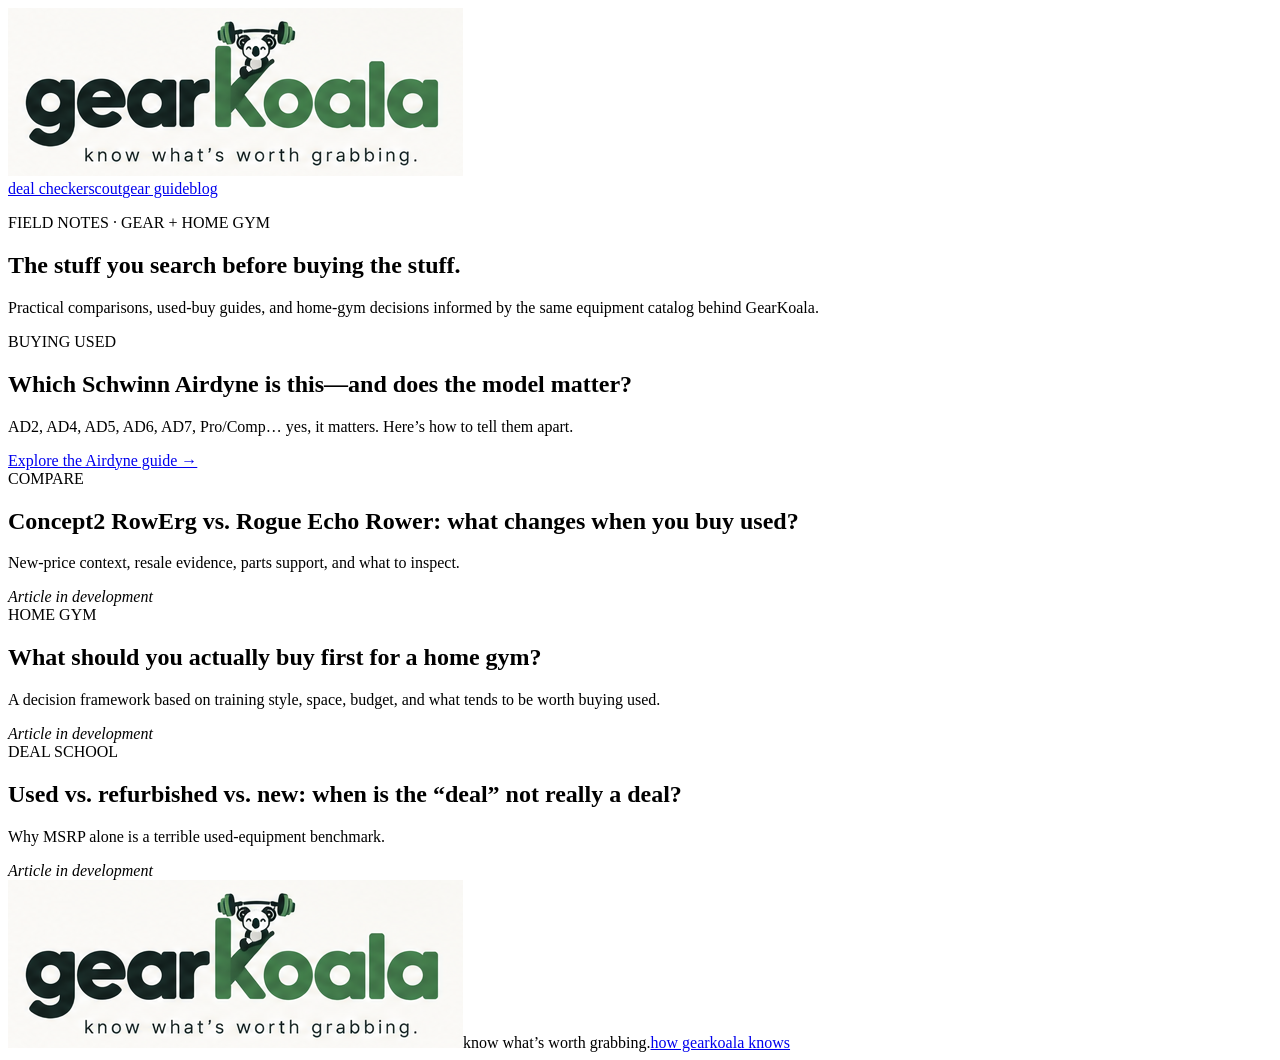
==== blog.html @ 9e778098 "Recovered GearKoala V31 baseline" ====
<!doctype html><html><head><meta charset="utf-8"><meta name="viewport" content="width=device-width,initial-scale=1"><link rel="icon" href="approved-favicon.png"><link rel="stylesheet" href="styles.css"><title>Field Notes — GearKoala</title></head><body><header><a class="brand" href="index.html"><img src="approved-logo.png" alt="gearkoala"></a><nav><a href="checker.html">deal checker</a><a href="scout.html">scout</a><a href="gear.html">gear guide</a><a href="blog.html">blog</a></nav></header><main class="page">
<section class="pagehero"><p class="eyebrow">FIELD NOTES · GEAR + HOME GYM</p><h1>The stuff you search before buying the stuff.</h1><p>Practical comparisons, used-buy guides, and home-gym decisions informed by the same equipment catalog behind GearKoala.</p></section>
<section class="bloggrid">
<article><span>BUYING USED</span><h2>Which Schwinn Airdyne is this—and does the model matter?</h2><p>AD2, AD4, AD5, AD6, AD7, Pro/Comp… yes, it matters. Here’s how to tell them apart.</p><a href="gear.html">Explore the Airdyne guide →</a></article>
<article><span>COMPARE</span><h2>Concept2 RowErg vs. Rogue Echo Rower: what changes when you buy used?</h2><p>New-price context, resale evidence, parts support, and what to inspect.</p><i>Article in development</i></article>
<article><span>HOME GYM</span><h2>What should you actually buy first for a home gym?</h2><p>A decision framework based on training style, space, budget, and what tends to be worth buying used.</p><i>Article in development</i></article>
<article><span>DEAL SCHOOL</span><h2>Used vs. refurbished vs. new: when is the “deal” not really a deal?</h2><p>Why MSRP alone is a terrible used-equipment benchmark.</p><i>Article in development</i></article>
</section></main><footer><img src="approved-logo.png" alt="gearkoala"><span>know what’s worth grabbing.</span><a class="footer-data-link" href="data.html">how gearkoala knows</a></footer></body></html>
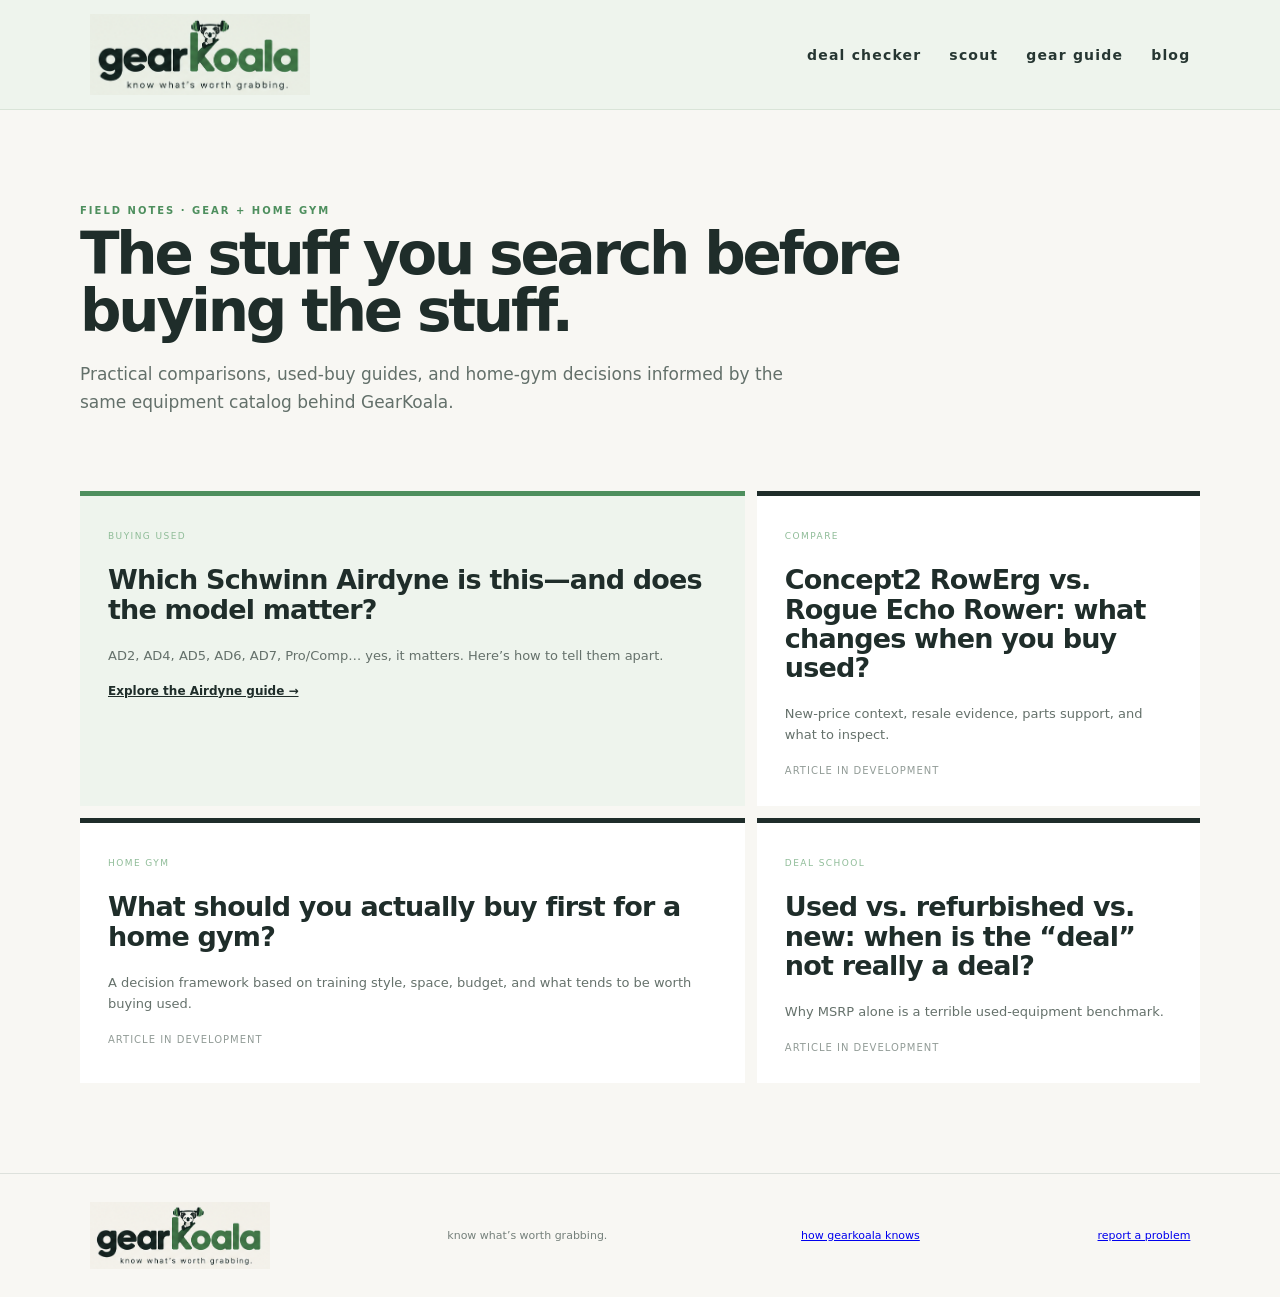
==== commit 394f9784: "Require reliable evidence before Deal Checker verdicts" ====
--- a/blog.html
+++ b/blog.html
@@ -1,8 +1,8 @@
-<!doctype html><html><head><meta charset="utf-8"><meta name="viewport" content="width=device-width,initial-scale=1"><link rel="icon" href="approved-favicon.png"><link rel="stylesheet" href="styles.css"><title>Field Notes — GearKoala</title></head><body><header><a class="brand" href="index.html"><img src="approved-logo.png" alt="gearkoala"></a><nav><a href="checker.html">deal checker</a><a href="scout.html">scout</a><a href="gear.html">gear guide</a><a href="blog.html">blog</a></nav></header><main class="page">
+<!doctype html><html lang="en"><head><meta charset="utf-8"><meta name="viewport" content="width=device-width,initial-scale=1"><link rel="icon" href="approved-favicon.png"><link rel="stylesheet" href="styles.css"><title>Field Notes — GearKoala</title><meta name="description" content="GearKoala field notes and upcoming used-equipment guides."><link rel="canonical" href="https://gearkoala.com/blog.html"><meta property="og:title" content="Field Notes — GearKoala"><meta property="og:description" content="GearKoala field notes and upcoming used-equipment guides."><meta property="og:url" content="https://gearkoala.com/blog.html"><meta property="og:type" content="website"><meta property="og:image" content="https://gearkoala.com/approved-logo.png"><meta name="twitter:card" content="summary"></head><body><header><a class="brand" href="index.html"><img src="approved-logo.png" alt="gearkoala"></a><nav><a href="checker.html">deal checker</a><a href="scout.html">scout</a><a href="gear.html">gear guide</a><a href="blog.html">blog</a></nav></header><main class="page">
 <section class="pagehero"><p class="eyebrow">FIELD NOTES · GEAR + HOME GYM</p><h1>The stuff you search before buying the stuff.</h1><p>Practical comparisons, used-buy guides, and home-gym decisions informed by the same equipment catalog behind GearKoala.</p></section>
 <section class="bloggrid">
 <article><span>BUYING USED</span><h2>Which Schwinn Airdyne is this—and does the model matter?</h2><p>AD2, AD4, AD5, AD6, AD7, Pro/Comp… yes, it matters. Here’s how to tell them apart.</p><a href="gear.html">Explore the Airdyne guide →</a></article>
 <article><span>COMPARE</span><h2>Concept2 RowErg vs. Rogue Echo Rower: what changes when you buy used?</h2><p>New-price context, resale evidence, parts support, and what to inspect.</p><i>Article in development</i></article>
 <article><span>HOME GYM</span><h2>What should you actually buy first for a home gym?</h2><p>A decision framework based on training style, space, budget, and what tends to be worth buying used.</p><i>Article in development</i></article>
 <article><span>DEAL SCHOOL</span><h2>Used vs. refurbished vs. new: when is the “deal” not really a deal?</h2><p>Why MSRP alone is a terrible used-equipment benchmark.</p><i>Article in development</i></article>
-</section></main><footer><img src="approved-logo.png" alt="gearkoala"><span>know what’s worth grabbing.</span><a class="footer-data-link" href="data.html">how gearkoala knows</a></footer></body></html>+</section></main><footer><img src="approved-logo.png" alt="gearkoala"><span>know what’s worth grabbing.</span><a class="footer-data-link" href="data.html">how gearkoala knows</a><a href="https://github.com/sbrox/GEAR-KOALA/issues/new" target="_blank" rel="noopener noreferrer">report a problem</a></footer></body></html>
--- a/styles.css
+++ b/styles.css
@@ -0,0 +1,255 @@
+*{box-sizing:border-box}html{scroll-behavior:smooth}body{margin:0;background:#F8F7F3;color:#1F2D2A;font-family:Inter,ui-sans-serif,system-ui,-apple-system,BlinkMacSystemFont,"Segoe UI",sans-serif}header{height:82px;display:flex;align-items:center;justify-content:space-between;padding:0 7%;border-bottom:1px solid #dde1dc;background:rgba(248,247,243,.94);position:sticky;top:0;z-index:5}.brand img{width:190px;display:block}nav{display:flex;align-items:center;gap:24px;font-size:13px}nav a{color:#1F2D2A;text-decoration:none}#status{font-size:10px;letter-spacing:.08em;padding:7px 10px;background:#edf0eb;border-radius:99px}.live{color:#28583a!important;background:#dceadf!important}.bad{color:#85501f!important;background:#f4e5d0!important}main{max-width:1180px;margin:auto;padding:0 30px}.hero{min-height:650px;display:grid;grid-template-columns:1.3fr .7fr;align-items:center;gap:70px}.eyebrow{font-size:10px;letter-spacing:.2em;font-weight:800;color:#4E8F5E}.hero h1{font-size:72px;line-height:.95;letter-spacing:-.055em;margin:15px 0 25px}.hero h1 em{font-family:Georgia,serif;font-weight:400}.lede{max-width:650px;font-size:18px;line-height:1.65;color:#5b6762}.cta,#go{display:inline-block;background:#1F2D2A;color:white;text-decoration:none;border:0;border-radius:999px;padding:15px 22px;font-weight:750;font-size:14px;cursor:pointer}.mascot{min-height:380px;border-radius:34px;background:radial-gradient(circle at 35% 25%,#B7D1BC,#4E8F5E);display:flex;align-items:flex-end;justify-content:center;padding:35px;box-shadow:inset 0 0 0 1px rgba(31,45,42,.08)}.score{width:230px;background:#F8F7F3;border-radius:22px;padding:25px;text-align:center;box-shadow:0 18px 45px #1f2d2a33}.score span{font-size:9px;letter-spacing:.18em}.score strong{font-size:72px;display:block;line-height:1;margin:8px}.score b{color:#4E8F5E}.checker{background:white;border:1px solid #e0e3de;border-radius:28px;padding:38px;margin:0 0 70px;box-shadow:0 12px 40px #1f2d2a0b}.sectionhead{display:flex;justify-content:space-between;gap:20px;align-items:start}.sectionhead h2,.scout h2{font-size:34px;margin:8px 0 25px}.beta{font-size:9px;letter-spacing:.13em;padding:8px 11px;background:#edf4ee;color:#3d714b;border-radius:99px}.grid{display:grid;grid-template-columns:2fr 1fr 1fr;gap:15px;margin:12px 0 18px}label{font-size:11px;font-weight:750}input,select{width:100%;margin-top:7px;padding:14px 15px;border:1px solid #d7dcd6;border-radius:12px;background:#fafbf8;font:inherit}.result{margin-top:25px;padding:22px;border-radius:16px;background:#f3f6f1;line-height:1.6}.result strong{font-size:28px}.result .grab{color:#4E8F5E}.note{font-size:11px;color:#77817d;margin:16px 0 0}.scout{padding:70px 0 110px}.scout h2{max-width:780px;font-size:45px}.steps{display:flex;gap:12px}.steps span{flex:1;padding:25px;border-top:1px solid #bfc7c0;font-size:11px;color:#6c7872}.steps b{display:block;color:#1F2D2A;margin-top:8px;font-size:13px}footer{border-top:1px solid #dde1dc;padding:35px 7%;display:flex;justify-content:space-between;align-items:center;font-size:11px;color:#75807b}footer img{width:150px}@media(max-width:760px){header{padding:0 20px}.brand img{width:155px}nav a{display:none}main{padding:0 20px}.hero{grid-template-columns:1fr;gap:30px;padding:70px 0}.hero h1{font-size:52px}.mascot{min-height:270px}.grid{grid-template-columns:1fr}.sectionhead{display:block}.beta{display:inline-block;margin-bottom:10px}.steps{display:block}.scout h2{font-size:34px}}
+.brand img{width:220px;height:auto;object-fit:contain;mix-blend-mode:multiply}
+footer img{width:180px;height:auto;object-fit:contain;mix-blend-mode:multiply}
+.hero{background:#F8F7F3}
+.hero h1{color:#1F2D2A}
+.hero h1 em{color:#1F2D2A}
+.mascot{background:linear-gradient(145deg,#B7D1BC 0%,#4E8F5E 100%)}
+
+.compstatus{display:inline-block;margin:16px 0 0 12px;font-size:10px;color:#75807b}.livecomp{color:#3d714b}.method{font-size:11px;color:#75807b;text-transform:uppercase;letter-spacing:.08em}
+.scout{background:#1F2D2A;color:#F8F7F3;margin-left:calc(50% - 50vw);margin-right:calc(50% - 50vw);padding-left:max(30px,calc((100vw - 1120px)/2));padding-right:max(30px,calc((100vw - 1120px)/2))}
+.scout h2,.scout .steps b{color:#F8F7F3}.scout .steps span{color:#B7D1BC;border-color:#52615b}
+
+header{background:#EEF4ED!important;border-bottom:1px solid #D9E4D8!important}
+.data{padding:75px 0 90px}.data h2{font-size:44px;margin:8px 0 30px}.sources{display:grid;grid-template-columns:repeat(2,1fr);gap:14px}.sources>div{border:1px solid #dce2dc;background:#fff;border-radius:18px;padding:24px}.sources b{font-size:17px}.sources span{float:right;font-size:9px;text-transform:uppercase;letter-spacing:.08em;padding:6px 8px;border-radius:99px}.sources p{font-size:13px;color:#68736e;line-height:1.5;margin:18px 0 0}.ready{background:#dceadf;color:#28583a}.limited{background:#f4e5d0;color:#85501f}.blocked{background:#eceeed;color:#65706b}@media(max-width:760px){.sources{grid-template-columns:1fr}}
+
+/* V7 rhythm + typography cleanup */
+header{height:74px}
+main{max-width:1180px}
+.hero{min-height:560px;padding:48px 0 58px;gap:62px}
+.hero h1{font-family:Inter,ui-sans-serif,system-ui,-apple-system,BlinkMacSystemFont,"Segoe UI",sans-serif;font-size:68px;line-height:.94;margin:14px 0 22px;letter-spacing:-.055em}
+.hero h1 span{color:#4E8F5E;font:inherit;font-weight:800}
+.lede{margin:0 0 26px;max-width:680px}
+.checker{margin-bottom:0}
+.data{padding:76px 0 82px}
+.data h2{font-size:42px;letter-spacing:-.035em;margin:8px 0 16px}
+.dataintro{max-width:760px;color:#68736e;line-height:1.65;font-size:15px;margin:0 0 34px}
+.metricrow{display:grid;grid-template-columns:repeat(3,1fr);border-top:1px solid #cfd8cf;border-bottom:1px solid #cfd8cf}
+.metricrow div{padding:26px 24px 26px 0}.metricrow strong{font-size:34px;display:block;letter-spacing:-.04em}.metricrow span{font-size:10px;text-transform:uppercase;letter-spacing:.12em;color:#68736e}
+.scout{padding-top:78px;padding-bottom:88px}
+.scout h2{margin-bottom:38px}
+footer{padding-top:28px;padding-bottom:28px}
+@media(max-width:760px){.hero{min-height:auto;padding:52px 0}.hero h1{font-size:48px}.metricrow{grid-template-columns:1fr}.metricrow div{border-bottom:1px solid #cfd8cf}.data{padding:55px 0}.data h2{font-size:34px}}
+
+/* V8: deliberately less template-y, more product/data-tool */
+.hero{grid-template-columns:1.05fr .95fr;position:relative}
+.hero:after{content:"";position:absolute;right:-9vw;top:14%;width:38vw;height:1px;background:#c9d5ca;transform:rotate(-8deg);z-index:-1}
+.hero-product{background:#1F2D2A;color:#F8F7F3;border-radius:8px 42px 8px 42px;padding:28px 30px 22px;min-height:355px;box-shadow:18px 18px 0 #B7D1BC;transform:rotate(1.1deg)}
+.signal{display:flex;justify-content:space-between;align-items:center;font-size:9px;letter-spacing:.16em;color:#B7D1BC}.signal i{width:8px;height:8px;border-radius:50%;background:#7fd18e;box-shadow:0 0 0 5px #7fd18e22}
+.productline{display:flex;justify-content:space-between;align-items:end;border-bottom:1px solid #53615d;padding:32px 0 18px}.productline small{letter-spacing:.12em}.productline b{font-size:31px}
+.scoreline{display:flex;justify-content:space-between;align-items:end;padding:22px 0}.scoreline span,.range span{display:block;font-size:9px;letter-spacing:.16em;color:#B7D1BC}.scoreline strong{font-size:76px;line-height:.9;letter-spacing:-.06em}.scoreline em{font-style:normal;color:#9bd1a5;font-weight:800;padding-bottom:8px}
+.range{border-top:1px solid #53615d;padding-top:18px;display:flex;justify-content:space-between;align-items:end}.range b{font-size:23px}.ticks{display:flex;gap:5px;margin-top:19px}.ticks i{height:6px;flex:1;background:#4E8F5E}.ticks i:nth-last-child(-n+2){background:#F8F7F3}.hero-product p{font-size:9px;color:#9aa7a1;letter-spacing:.06em;margin:12px 0 0}
+.checker{border-radius:8px 32px 8px 32px;box-shadow:10px 10px 0 #e4ebe3;border-color:#cbd5cb}
+.metricrow{border:0;gap:8px}.metricrow div{background:#EEF4ED;padding:24px;border:0}.metricrow div:nth-child(2){transform:translateY(10px)}.metricrow div:nth-child(3){transform:translateY(-6px)}
+.data{position:relative}.data:before{content:"MARKET / 01";position:absolute;right:0;top:82px;font-size:9px;letter-spacing:.18em;color:#9aa7a1}
+@media(max-width:760px){.hero-product{transform:none;box-shadow:9px 9px 0 #B7D1BC}.metricrow div:nth-child(n){transform:none}.data:before{display:none}}
+
+/* V9 proprietary GearKoala visual grammar */
+body{overflow-x:hidden}
+.koala-rail{position:fixed;left:18px;top:50%;transform:translateY(-50%);z-index:3;display:flex;flex-direction:column;align-items:center;gap:9px;color:#829087;font-size:7px;letter-spacing:.18em;writing-mode:vertical-rl}
+.koala-rail i{display:block;width:1px;height:25px;background:#bdc9be}
+.eyebrow b{font-size:16px;vertical-align:-2px;color:#1F2D2A}
+.hero-product{overflow:visible;position:relative}
+.hero-product:before,.hero-product:after{content:"";position:absolute;width:45px;height:45px;border:9px solid #B7D1BC;border-radius:50%;top:-22px;z-index:-1}
+.hero-product:before{left:42px}.hero-product:after{right:42px}
+.ear-notch{position:absolute;right:-13px;top:73px;width:26px;height:64px;background:#F8F7F3;border-radius:30px 0 0 30px}
+.ticks i{border-radius:1px}.ticks i:nth-child(1){height:3px}.ticks i:nth-child(2){height:5px}.ticks i:nth-child(3){height:8px}.ticks i:nth-child(4){height:12px}.ticks i:nth-child(5){height:16px}.ticks i:nth-child(6){height:20px}.ticks i:nth-child(7){height:25px}.ticks i:nth-child(8){height:31px;transform:translateY(-25px)}
+#go{position:relative;border-radius:7px 20px 7px 20px;padding-left:18px}.pawdot{color:#8fc69b;margin-right:7px;font-size:10px}
+.checker{position:relative}.checker:before{content:"GK / CHECK";position:absolute;right:28px;bottom:-17px;background:#4E8F5E;color:#F8F7F3;padding:8px 13px;font-size:8px;letter-spacing:.15em;transform:rotate(-2deg)}
+.metricrow div{position:relative;overflow:hidden}.metricrow div:after{content:"";position:absolute;width:55px;height:55px;border:8px solid #d7e4d8;border-radius:50%;right:-22px;top:-22px}
+.scout:after{content:"🐨  KNOW WHAT'S WORTH GRABBING";display:block;margin-top:55px;border-top:1px solid #52615b;padding-top:18px;font-size:8px;letter-spacing:.18em;color:#91a097}
+@media(max-width:900px){.koala-rail{display:none}.hero-product:before,.hero-product:after{display:none}.ear-notch{display:none}}
+
+/* V10 refinement: distinctive, but every ornament must look structurally intentional */
+.koala-rail{display:none!important}
+.hero-product{overflow:hidden!important;transform:rotate(.35deg);box-shadow:14px 14px 0 #B7D1BC}
+.hero-product:before,.hero-product:after,.ear-notch{display:none!important}
+
+/* A contained koala-ear watermark, rather than shapes crossing the card edge */
+.hero-product .signal:after{
+ content:"";position:absolute;right:26px;top:20px;width:34px;height:34px;
+ border:7px solid rgba(183,209,188,.32);border-radius:50%;
+}
+.signal{position:relative;padding-right:58px}
+
+/* Keep market value completely inside its own row */
+.range{gap:24px;align-items:center}
+.range b{white-space:nowrap;background:#263a35;padding:9px 12px;border-radius:7px 15px 7px 15px}
+
+/* Signal bars remain expressive but never collide with value text */
+.ticks{height:35px;align-items:flex-end;margin-top:15px;padding-right:0}
+.ticks i:nth-child(n){transform:none!important;max-height:28px}
+
+/* Make uniqueness come from repeatable geometry, not collisions */
+.hero-product,.checker,.metricrow div,#go{outline:0}
+.checker:before{right:24px;bottom:-13px;transform:rotate(-1deg)}
+.hero:after{opacity:.55}
+
+/* V11 — equipment DNA: rack upright + plate/ear + restrained knurl */
+.hero-product{padding-left:50px}
+.rack-rail{
+ position:absolute;left:16px;top:22px;bottom:22px;width:16px;
+ border-left:2px solid rgba(183,209,188,.38);
+ border-right:2px solid rgba(183,209,188,.38);
+ display:flex;flex-direction:column;justify-content:space-around;align-items:center;
+}
+.rack-rail i{
+ width:6px;height:6px;border:1.5px solid #B7D1BC;border-radius:50%;
+ background:#1F2D2A;
+}
+.plate-mark{
+ display:inline-block;width:25px;height:25px;margin-left:13px;vertical-align:1px;
+ border:5px solid #B7D1BC;border-radius:50%;position:relative;
+}
+.plate-mark:after{
+ content:"";position:absolute;inset:5px;border:1px solid #4E8F5E;border-radius:50%;
+}
+.plate-mark.small{width:20px;height:20px;border-width:4px;vertical-align:0}
+#go:after{
+ content:"";display:inline-block;width:24px;height:8px;margin-left:12px;vertical-align:0;
+ background:repeating-linear-gradient(135deg,rgba(248,247,243,.75) 0 1px,transparent 1px 4px);
+ border-left:1px solid rgba(248,247,243,.55);border-right:1px solid rgba(248,247,243,.55);
+}
+.range b:before{
+ content:"";display:inline-block;width:11px;height:11px;margin-right:8px;
+ border:3px solid #B7D1BC;border-radius:50%;vertical-align:-1px;
+}
+.metricrow div:first-child:before{
+ content:"";position:absolute;left:0;top:0;bottom:0;width:8px;
+ background:radial-gradient(circle,#4E8F5E 0 2px,transparent 2.5px) center 9px/8px 18px repeat-y;
+}
+.metricrow div:first-child{padding-left:28px}
+@media(max-width:760px){
+ .hero-product{padding-left:38px}
+ .rack-rail{left:10px}
+ .plate-mark{display:none}
+}
+
+/* V12 result experience */
+.result{padding:0;background:#F8F7F3;border:1px solid #d8dfd7;overflow:hidden}
+.result.empty{padding:22px}
+.resulttop{background:#1F2D2A;color:#F8F7F3;padding:25px 28px;display:flex;justify-content:space-between;align-items:center}
+.result-kicker,.brief>span,.buycheck>span,.evidence>span,.price-strip span{font-size:9px;letter-spacing:.16em;font-weight:800;color:#7fa28a}
+.resulttop h3{font-size:54px;line-height:.9;margin:8px 0 0}.resulttop h3 small{font-size:12px;letter-spacing:.08em}
+.verdict{color:#9bd1a5;font-size:13px;text-transform:uppercase;letter-spacing:.08em}
+.price-strip{display:grid;grid-template-columns:repeat(4,1fr);background:#EEF4ED;border-bottom:1px solid #d7dfd6}
+.price-strip div{padding:18px;border-right:1px solid #d7dfd6}.price-strip b{display:block;font-size:20px;margin-top:6px}
+.brief,.buycheck,.evidence{padding:23px 28px;border-bottom:1px solid #dfe4de}.brief p{font-size:15px;line-height:1.6;margin:8px 0}.brief em{font-size:11px;color:#68736e;font-style:normal}.buycheck ul{margin:10px 0 0;padding:0;display:grid;grid-template-columns:1fr 1fr;gap:8px 25px;list-style:none}.buycheck li{font-size:12px}.buycheck li:before{content:"○";color:#4E8F5E;margin-right:8px}.evidence b{display:block;margin-top:8px}.evidence p{font-size:11px;color:#68736e;margin-bottom:0}
+.identify{padding:28px}.identify h3{font-size:30px;margin:8px 0}.identify>p{max-width:700px;color:#68736e}.idgrid{display:grid;grid-template-columns:repeat(2,1fr);gap:8px;margin:20px 0}.idchoice{text-align:left;border:1px solid #d5ddd5;background:#fff;border-radius:7px 18px 7px 18px;padding:15px;cursor:pointer;color:#1F2D2A}.idchoice:hover{background:#EEF4ED}.idchoice b{display:block;margin-bottom:5px}.idchoice span{font-size:10px;line-height:1.35;color:#6c7872}.identify small{color:#75807b}
+@media(max-width:760px){.price-strip{grid-template-columns:1fr 1fr}.buycheck ul,.idgrid{grid-template-columns:1fr}.resulttop{align-items:flex-end}.resulttop h3{font-size:42px}}
+
+/* V13 multi-page product */
+.page{padding-top:0;padding-bottom:90px}.pagehero{padding:85px 0 58px;max-width:850px}.pagehero h1{font-size:58px;line-height:.98;letter-spacing:-.055em;margin:10px 0 20px}.pagehero>p:last-child{font-size:17px;line-height:1.65;color:#63706a;max-width:720px}.standalone{margin-bottom:0}
+.guidecontrols{display:flex;justify-content:space-between;align-items:center;gap:20px;border-bottom:1px solid #cad4cb;padding-bottom:18px;margin-bottom:22px}.guidecontrols input{max-width:440px}.guidecontrols span{font-size:10px;letter-spacing:.12em;color:#6e7b74;text-transform:uppercase}.geargrid{display:grid;grid-template-columns:repeat(3,1fr);gap:12px}.gearcard{background:#fff;border:1px solid #d8dfd8;padding:23px;min-height:260px;border-radius:7px 25px 7px 25px;position:relative}.gearcard:nth-child(3n+2){transform:translateY(8px)}.gearcardtop{display:flex;justify-content:space-between;font-size:9px;letter-spacing:.12em;text-transform:uppercase;color:#4E8F5E}.gearcardtop i{font-style:normal;color:#849087}.gearcard h2{font-size:23px;margin:14px 0 10px}.gearcard p{font-size:12px;line-height:1.55;color:#65716b}.gearprices{display:flex;gap:22px;border-top:1px solid #e1e6e1;padding-top:14px;margin-top:18px}.gearprices span{font-size:8px;letter-spacing:.12em;color:#7c8982}.gearprices b{display:block;font-size:17px;color:#1F2D2A;margin-top:4px}.gearcard small{position:absolute;bottom:16px;right:20px;color:#9aa49f}
+.scoutpanel{background:#1F2D2A;color:#F8F7F3;padding:32px 36px;border-radius:8px 34px 8px 34px;box-shadow:13px 13px 0 #B7D1BC;display:flex;justify-content:space-between;align-items:center}.scoutpanel span,.bloggrid article>span{font-size:9px;letter-spacing:.16em;color:#8fbc98}.scoutpanel h2{font-size:32px;margin:7px 0}.scoutpanel p{color:#aab5af;font-size:12px}.scoutpanel button{border:1px solid #61716a;background:transparent;color:#9eaaa4;padding:13px 17px;border-radius:6px 17px}.sourceboard{padding-top:80px}.sourcecells{display:grid;grid-template-columns:repeat(4,1fr);gap:8px}.sourcecells div{background:#EEF4ED;padding:20px}.sourcecells b{display:block}.sourcecells span{display:block;font-size:10px;color:#6f7c75;margin-top:7px}
+.bloggrid{display:grid;grid-template-columns:1.2fr .8fr;gap:12px}.bloggrid article{background:#fff;border-top:5px solid #1F2D2A;padding:28px;min-height:260px}.bloggrid article:first-child{background:#EEF4ED;border-top-color:#4E8F5E}.bloggrid h2{font-size:27px;line-height:1.08;letter-spacing:-.03em}.bloggrid p{font-size:13px;line-height:1.6;color:#65716b}.bloggrid a{color:#1F2D2A;font-size:12px;font-weight:800}.bloggrid i{font-size:10px;color:#929c97;font-style:normal;text-transform:uppercase;letter-spacing:.1em}
+@media(max-width:850px){header nav{gap:12px}.geargrid{grid-template-columns:1fr 1fr}.sourcecells{grid-template-columns:1fr 1fr}.bloggrid{grid-template-columns:1fr}.pagehero h1{font-size:46px}}@media(max-width:600px){.geargrid,.sourcecells{grid-template-columns:1fr}.gearcard:nth-child(n){transform:none}.scoutpanel{display:block}.pagehero{padding-top:55px}}
+
+/* V14 nav + scalable Gear Guide */
+header nav a{font-size:13px!important;font-weight:700!important;letter-spacing:-.01em!important;font-family:Inter,ui-sans-serif,system-ui,-apple-system,BlinkMacSystemFont,"Segoe UI",sans-serif!important;color:#34413c}
+header nav a:hover{color:#4E8F5E}
+.browsebar{border-top:1px solid #ccd6cd;border-bottom:1px solid #ccd6cd;padding:18px 0;margin-bottom:28px}.browsebar>span{font-size:9px;letter-spacing:.15em;font-weight:800;color:#69766f}.chips{display:flex;gap:7px;flex-wrap:wrap;margin-top:12px}.chip{background:#fff;border:1px solid #cfd8d0;border-radius:99px;padding:9px 12px;font-size:11px;cursor:pointer}.chip b{margin-left:5px;color:#87938c}.chip.active{background:#1F2D2A;color:#F8F7F3;border-color:#1F2D2A}.chip.active b{color:#9cc0a4}
+.guidecontrols{display:grid;grid-template-columns:minmax(260px,1fr) auto auto}.filters{display:flex;gap:7px}.filters select{min-width:125px;padding:10px;border:1px solid #cfd8d0;background:#fff;border-radius:6px}
+.geargrid{display:block}.catgroup{margin-bottom:58px}.cathead{display:flex;justify-content:space-between;align-items:center;border-bottom:2px solid #1F2D2A;padding-bottom:10px;margin-bottom:22px;text-transform:uppercase;font-size:11px;letter-spacing:.14em}.cathead b{background:#B7D1BC;border-radius:50%;width:27px;height:27px;display:grid;place-items:center;font-size:9px}.family{margin:0 0 30px}.familyhead{display:flex;justify-content:space-between;align-items:end;margin-bottom:10px}.familyhead h2{font-size:21px;margin:0}.familyhead span{font-size:9px;text-transform:uppercase;letter-spacing:.12em;color:#7d8983}.familycards{display:grid;grid-template-columns:repeat(3,1fr);gap:10px}.gearcard:nth-child(n){transform:none!important;min-height:275px}.gearcard h3{font-size:21px;margin:14px 0 9px}.uses{display:flex;gap:5px;margin-top:13px}.uses i{font-style:normal;font-size:8px;text-transform:uppercase;letter-spacing:.1em;background:#EEF4ED;padding:5px 7px;border-radius:99px}.noresults{padding:50px;text-align:center;color:#78847e;border:1px dashed #cbd5cc}
+@media(max-width:900px){.guidecontrols{grid-template-columns:1fr}.filters{flex-wrap:wrap}.familycards{grid-template-columns:1fr 1fr}}@media(max-width:600px){header nav a{font-size:11px!important}.familycards{grid-template-columns:1fr}.filters select{flex:1}.guidecontrols{align-items:stretch}}
+
+/* V15: simplify Gear Guide controls */
+.browsebar{display:none!important}
+.guidecontrols{grid-template-columns:minmax(260px,1.2fr) minmax(500px,auto) auto;align-items:center}
+.filters{display:grid;grid-template-columns:repeat(4,minmax(115px,1fr))}
+@media(max-width:1050px){.guidecontrols{grid-template-columns:1fr}.filters{grid-template-columns:1fr 1fr}}
+@media(max-width:600px){.filters{grid-template-columns:1fr}}
+
+/* V16 brand-aligned nav */
+header nav{gap:28px}
+header nav a{
+  font-family:"Arial Rounded MT Bold","Avenir Next",Avenir,ui-rounded,"Nunito Sans",system-ui,sans-serif!important;
+  font-size:14px!important;
+  font-weight:700!important;
+  letter-spacing:.085em!important;
+  text-transform:lowercase;
+  color:#263632;
+}
+header nav a:hover{color:#4E8F5E;transform:translateY(-1px)}
+@media(max-width:760px){header nav{gap:15px}header nav a{font-size:11px!important;letter-spacing:.055em!important}}
+
+/* V17 contextual subtype filter */
+.filters{grid-template-columns:repeat(5,minmax(108px,1fr))}
+@media(max-width:1150px){.guidecontrols{grid-template-columns:1fr}.filters{grid-template-columns:repeat(3,1fr)}}
+@media(max-width:650px){.filters{grid-template-columns:1fr 1fr}}
+
+/* V18 Deal Checker entry modes + Scout source transparency */
+.entry-tabs{display:flex;gap:6px;margin-bottom:25px;border-bottom:1px solid #d8dfd8}.entrytab{border:0;background:transparent;padding:11px 14px 13px;font:inherit;font-size:12px;font-weight:750;letter-spacing:.045em;color:#748079;cursor:pointer;border-bottom:2px solid transparent;text-transform:lowercase}.entrytab.active{color:#1F2D2A;border-color:#4E8F5E}.entrymode{display:none;min-height:100px}.entrymode.active{display:block}.helper{font-size:11px;color:#77817d;margin:8px 0 0}.autocomplete-wrap{position:relative}.suggestions{position:absolute;z-index:9;left:0;right:0;top:100%;background:#fff;border:1px solid #d7dcd6;box-shadow:0 12px 30px #1f2d2a18;border-radius:0 0 12px 12px;overflow:hidden}.suggestions:empty{display:none}.suggestions button{display:flex;width:100%;justify-content:space-between;gap:20px;text-align:left;border:0;border-bottom:1px solid #edf0ec;background:#fff;padding:12px 14px;cursor:pointer}.suggestions button:hover{background:#EEF4ED}.suggestions span{font-size:10px;color:#7a867f}.browsecheck{display:grid;grid-template-columns:1fr 1fr 1.5fr;gap:12px}.browsecheck label span{font-weight:500;color:#8a958f}.deal-details{display:grid;grid-template-columns:1fr 1fr;gap:12px;max-width:520px;margin:20px 0}.sourcehead{display:flex;justify-content:space-between;gap:30px;align-items:start}.sourcehead h2{font-size:34px;margin:7px 0}.sourcehead>div>p:last-child{font-size:13px;color:#68736e;max-width:650px;line-height:1.55}.pipeline-pill{font-size:9px;letter-spacing:.12em;padding:8px 10px;background:#f4e5d0;color:#85501f;border-radius:99px;white-space:nowrap}.sourcecells{grid-template-columns:repeat(3,1fr)!important}.sourcecells span{float:none!important;display:inline-block!important;margin-top:9px!important;padding:5px 7px;border-radius:99px;text-transform:uppercase;letter-spacing:.08em;font-size:8px!important}.sourcecells p{font-size:11px;color:#6f7c75;line-height:1.5;margin:12px 0 0}.sourcecells .pending{background:#f4e5d0;color:#85501f}.sourcecells .evidence{background:#dceadf;color:#28583a}.sourcecells .queued{background:#eceeed;color:#65706b}.sourcefine{font-size:10px;color:#7c8882;margin-top:14px}.hero h1{text-transform:none}
+@media(max-width:760px){.browsecheck,.deal-details{grid-template-columns:1fr}.sourcehead{display:block}.sourcecells{grid-template-columns:1fr!important}.entry-tabs{overflow:auto}}
+
+/* V19 Scout source network ticker */
+.sourcecells .candidate{background:#e8edf1;color:#52656d}
+.source-ticker{margin:42px -5vw 0;background:#1f2d2a;color:#f5f0e5;display:grid;grid-template-columns:230px 1fr;align-items:stretch;overflow:hidden;border-top:1px solid #354640;border-bottom:1px solid #354640}
+.ticker-label{padding:17px 24px;border-right:1px solid #43524d;display:flex;flex-direction:column;justify-content:center}
+.ticker-label span{font-size:8px;letter-spacing:.18em;color:#9bb6a1}
+.ticker-label b{font-size:12px;margin-top:3px;font-weight:650}
+.ticker-window{overflow:hidden;display:flex;align-items:center;mask-image:linear-gradient(to right,transparent,#000 5%,#000 95%,transparent);-webkit-mask-image:linear-gradient(to right,transparent,#000 5%,#000 95%,transparent)}
+.ticker-track{display:flex;width:max-content;align-items:center;gap:25px;white-space:nowrap;animation:gkTicker 34s linear infinite;padding-left:25px}
+.ticker-track span{font-size:13px;font-weight:700;letter-spacing:.04em}
+.ticker-track i{font-style:normal;color:#69a778;font-size:11px}
+.source-ticker:hover .ticker-track{animation-play-state:paused}
+@keyframes gkTicker{from{transform:translateX(0)}to{transform:translateX(-50%)}}
+@media(prefers-reduced-motion:reduce){.ticker-track{animation:none}}
+@media(max-width:700px){.source-ticker{grid-template-columns:1fr}.ticker-label{border-right:0;border-bottom:1px solid #43524d;padding:11px 18px}.ticker-window{min-height:50px}}
+
+/* V22 smarter homepage + compact Scout source disclosure */
+.home-entry-tabs{display:flex;gap:5px;margin:0 0 18px;border-bottom:1px solid #d7ded7}.home-entry{border:0;background:transparent;padding:9px 11px 11px;font:inherit;font-size:11px;font-weight:750;letter-spacing:.045em;color:#7a8580;border-bottom:2px solid transparent;cursor:pointer;text-transform:lowercase}.home-entry.active{color:#1f2d2a;border-color:#4e8f5e}.home-mode{display:none;max-width:760px}.home-mode.active{display:block}.home-deal-details{display:grid;grid-template-columns:1fr 1fr;gap:12px;max-width:560px;margin-top:17px}.home-deal-details label span{font-weight:500;color:#89938e}.home-actions{display:flex;align-items:center;gap:18px;margin-top:15px}.home-actions a{font-size:11px;font-weight:700;color:#53635d;text-decoration:none}.home-actions a:hover{color:#4e8f5e}.source-status-compact{display:flex;align-items:center;justify-content:space-between;gap:28px;padding:24px 0;border-top:1px solid #dbe1da;border-bottom:1px solid #dbe1da;margin:25px 0 0}.source-status-compact h2{font-size:25px;margin:5px 0 0}.status-summary{display:flex;align-items:center;gap:9px;flex-wrap:wrap;justify-content:flex-end}.status-summary>span,.status-summary summary{font-size:9px;letter-spacing:.07em;text-transform:uppercase;background:#eef3ed;padding:8px 10px;border-radius:99px;color:#56665f;white-space:nowrap}.status-summary>span b{color:#2f6742;font-size:12px;margin-right:3px}.status-summary details{position:relative}.status-summary summary{list-style:none;cursor:pointer;background:#1f2d2a;color:#fff}.status-summary summary::-webkit-details-marker{display:none}.status-popover{position:absolute;z-index:8;right:0;top:38px;width:340px;background:#fff;border:1px solid #d9dfd8;box-shadow:0 15px 35px #1f2d2a20;padding:15px;border-radius:12px}.status-popover p{font-size:11px;line-height:1.45;margin:6px 0;color:#596660;text-transform:none;letter-spacing:0}.status-popover small{display:block;font-size:9px;color:#7b8781;border-top:1px solid #edf0ec;padding-top:9px;margin-top:9px;text-transform:none;letter-spacing:0}
+@media(max-width:760px){.home-deal-details{grid-template-columns:1fr}.home-actions{align-items:flex-start;flex-direction:column}.source-status-compact{display:block}.status-summary{justify-content:flex-start;margin-top:17px}.status-popover{left:0;right:auto;width:min(320px,80vw)}}
+
+/* V23 real listing-reader beta */
+.entrymode .helper{max-width:760px}
+.livecomp{color:#2f6742!important}
+
+/* V25 progressive identification + lot valuation */
+.beta-mini,.home-photo-beta span{font-size:7px;letter-spacing:.1em;background:#e7eee7;color:#477154;padding:3px 5px;border-radius:99px;vertical-align:middle}.photo-beta{display:flex;gap:15px;align-items:center;border:1px dashed #bfcabf;background:#f5f7f2;padding:22px;border-radius:14px}.photo-icon{width:48px;height:48px;border-radius:50%;background:#dfeade;display:grid;place-items:center;font-size:26px;color:#497454}.photo-beta b{text-transform:lowercase}.photo-beta p{font-size:11px;color:#718078;margin:6px 0 0;line-height:1.5}.lot-fields{display:none;grid-template-columns:repeat(3,1fr);gap:12px;padding:15px;background:#f2f5ef;border-radius:12px;margin:17px 0}.lot-fields.show{display:grid}.lot-fields label span{font-weight:500;color:#7d8983}.deal-details #priceLabel{grid-column:span 1}.deal-details #priceHint{display:block;font-size:9px;font-weight:500;color:#7e8a84;margin:3px 0 6px;max-width:270px}.home-photo-beta{font-size:11px;font-weight:750;color:#75817b;text-decoration:none;padding:9px 11px 11px;white-space:nowrap}.home-photo-beta:hover{color:#4e8f5e}
+@media(max-width:650px){.lot-fields{grid-template-columns:1fr}.home-entry-tabs{flex-wrap:wrap}}
+
+/* V26: confidence-safe result states */
+.needs-data{padding:28px;border:1px solid #d8ded7;border-radius:14px;background:#f8f8f4}.needs-data b{display:block;font-size:21px;color:#1e2d29;margin:7px 0}.needs-data p{color:#69766f;line-height:1.55;max-width:720px}.resulttop.unscored .verdict{font-size:20px;letter-spacing:.05em}.resulttop.unscored h3{font-size:42px}.resulttop.unscored h3 small{font-size:12px}
+
+/* V27 checker alignment */
+.deal-details-two{display:grid!important;grid-template-columns:minmax(0,1fr) minmax(0,1fr)!important;gap:18px!important;align-items:start!important;max-width:1080px}
+.deal-details-two>label{width:100%!important;max-width:none!important;margin:0!important}
+.deal-details-two input,.deal-details-two select{width:100%!important;box-sizing:border-box}
+@media(max-width:720px){.deal-details-two{grid-template-columns:1fr!important}}
+
+/* V30 data methodology + source network */
+.data-page{max-width:1180px;margin:auto;padding:60px 28px 100px}.data-hero{max-width:790px;padding:42px 0 54px}.data-hero h1{font-size:clamp(48px,8vw,92px);line-height:.9;letter-spacing:-.055em;margin:10px 0 24px}.data-hero p{font-size:17px;line-height:1.65;color:#68756e;max-width:690px}.data-grid{display:grid;grid-template-columns:repeat(2,minmax(0,1fr));gap:14px}.data-grid article{border:1px solid #d9ded8;border-radius:18px;padding:28px;background:#f8f8f3}.data-grid article>span,.data-status .eyebrow{font-size:9px;letter-spacing:.18em;font-weight:800;color:#708078}.data-grid h2{font-size:27px;letter-spacing:-.025em;margin:10px 0}.data-grid p{font-size:12px;line-height:1.7;color:#6e7a74}.source-tags{display:flex;gap:6px;flex-wrap:wrap;margin-top:18px}.source-tags b{font-size:9px;padding:6px 9px;border-radius:99px;background:#e8ede6;color:#52685a}.method-card{background:#20322c!important;color:#f4f0e5}.method-card p,.method-card>span{color:#bdc9c0!important}.data-status{padding:65px 0 10px;max-width:720px}.data-status h2{font-size:38px;margin:9px 0}.data-status p{color:#6e7a74;line-height:1.6;margin-bottom:25px}.footer-data-link{margin-left:16px}.source-ticker{overflow:hidden;border-top:1px solid #d9ded8;border-bottom:1px solid #d9ded8;margin:45px 0 14px}.source-track{display:flex;width:max-content;gap:34px;padding:13px 0;animation:gkTicker 32s linear infinite}.source-track span{font-size:10px;letter-spacing:.08em;font-weight:750;white-space:nowrap;color:#68766f}.source-track span:after{content:"·";margin-left:34px;color:#9aaa9e}@keyframes gkTicker{to{transform:translateX(-50%)}}.source-method-link{display:block;text-align:center;font-size:10px;color:#61736a;text-decoration:none}
+@media(max-width:700px){.data-grid{grid-template-columns:1fr}.data-page{padding:30px 18px 70px}}
+
+/* Keep existing result and market-card design within narrow viewports. */
+.resulttop{gap:20px;flex-wrap:wrap}
+.resulttop>div{min-width:0;flex:1 1 180px}
+.resulttop .verdict{min-width:0;max-width:100%;overflow-wrap:anywhere;line-height:1.35}
+.result-kicker{overflow-wrap:anywhere}
+.hero>div{min-width:0}
+@media(max-width:760px){
+ .hero{grid-template-columns:minmax(0,1fr);gap:36px}
+ .hero-product{width:100%;min-width:0;transform:none;box-shadow:9px 9px 0 #B7D1BC}
+ .hero:after{display:none}
+ .hero-product .productline,.hero-product .scoreline,.hero-product .range{flex-wrap:wrap;gap:14px}
+ .hero-product .range b{max-width:100%;font-size:clamp(18px,5vw,23px)}
+ .resulttop{align-items:flex-start;flex-direction:column;padding:22px 20px;gap:16px}
+ .resulttop>div{flex:auto;width:100%}
+ .resulttop.unscored .verdict{font-size:18px}
+ .resulttop h3{line-height:1.15}
+ .resulttop h3 small{display:inline-block}
+}
+@media(max-width:400px){
+ .checker{padding:24px 18px}
+ .price-strip{grid-template-columns:minmax(0,1fr)}
+ .hero-product{padding-right:20px}
+}
+
+/* Reliability and accessible small-screen navigation. */
+:focus-visible{outline:3px solid #28623b!important;outline-offset:3px}
+header{height:auto;min-height:80px;flex-wrap:wrap;gap:14px;padding-top:14px;padding-bottom:14px}
+header nav{flex-wrap:wrap}
+@media(max-width:760px){header nav a{display:inline-block}header nav{gap:12px;width:100%}footer{flex-wrap:wrap;gap:16px}footer>*{max-width:100%;min-width:0}.familyhead{flex-wrap:wrap;gap:8px}.familyhead h2{overflow-wrap:anywhere}}
+.evidence a{overflow-wrap:anywhere}.resulttop>*{min-width:0}.suggestions button:focus-visible{outline-offset:-3px}
+@media(prefers-reduced-motion:reduce){*,*::before,*::after{animation:none!important;scroll-behavior:auto!important;transition:none!important}}
